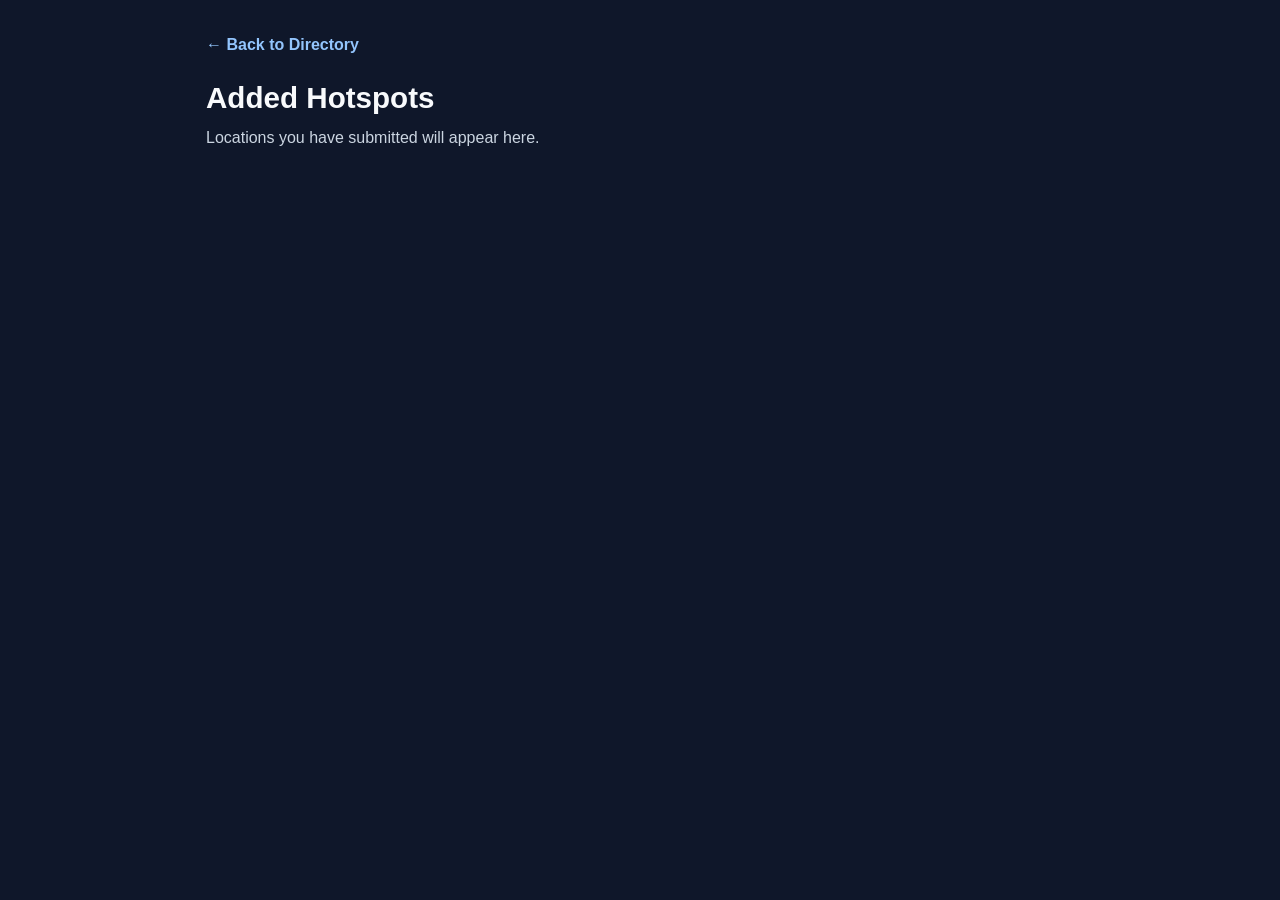
==== hotspot.html @ c74e5026 "Added hotspot page" ====
<!DOCTYPE html>
<html lang="en">
<head>
    <meta charset="UTF-8">
    <meta name="viewport" content="width=device-width, initial-scale=1.0">
    <title>Added Hotspots - South Korea Hotspots</title>
    <link rel="stylesheet" href="style.css">
</head>
<body>

    <header>
        <nav style="margin-bottom: 1rem;">
            <a href="index.html" style="color: var(--badge-text); text-decoration: none; font-weight: 600;">&larr; Back to Directory</a>
        </nav>
        <h1>Added Hotspots</h1>
        <p>Locations you have submitted will appear here.</p>
    </header>

    <main id="hotspotList" class="hotspot-grid">
        <!-- Added items will be rendered here later -->
    </main>

</body>
</html>
---- style.css ----
:root {
    --bg-primary: #0f172a;
    --bg-surface: #1e293b;
    --bg-input: #0f172a;
    --border-color: #334155;
    --text-primary: #f8fafc;
    --text-secondary: #cbd5e1;
    --text-muted: #94a3b8;
    --accent: #3b82f6;
    --accent-hover: #2563eb;
    --badge-bg: rgba(59, 130, 246, 0.15);
    --badge-text: #93c5fd;
}

* {
    box-sizing: border-box;
    margin: 0;
    padding: 0;
}

body {
    font-family: -apple-system, BlinkMacSystemFont, "Segoe UI", Roboto, Helvetica, Arial, sans-serif;
    line-height: 1.6;
    color: var(--text-secondary);
    background-color: var(--bg-primary);
    max-width: 900px;
    margin: 0 auto;
    padding: 2rem 1rem;
}

header {
    margin-bottom: 1.5rem;
}

h1 {
    font-size: 1.85rem;
    color: var(--text-primary);
    margin-bottom: 0.25rem;
}

h2 {
    font-size: 1.35rem;
    margin-bottom: 1rem;
    color: var(--text-primary);
}

/* Filter Bar */
.controls {
    display: flex;
    flex-wrap: wrap;
    gap: 1rem;
    background: var(--bg-surface);
    padding: 1rem;
    border: 1px solid var(--border-color);
    border-radius: 8px;
    margin-bottom: 1rem;
}

.control-group {
    display: flex;
    flex-direction: column;
    flex: 1;
    min-width: 180px;
}

label {
    font-size: 0.85rem;
    font-weight: 600;
    margin-bottom: 0.3rem;
    color: var(--text-secondary);
}

select,
input[type="text"] {
    padding: 0.5rem 0.75rem;
    border: 1px solid var(--border-color);
    border-radius: 6px;
    font-size: 0.95rem;
    background-color: var(--bg-input);
    color: var(--text-primary);
}

select:focus,
input[type="text"]:focus {
    outline: none;
    border-color: var(--accent);
}

.result-count {
    font-size: 0.9rem;
    color: var(--text-muted);
    margin-bottom: 1rem;
}

/* Hotspot Cards Grid */
.hotspot-grid {
    display: grid;
    grid-template-columns: repeat(auto-fill, minmax(260px, 1fr));
    gap: 1rem;
    margin-bottom: 2.5rem;
}

.card {
    background: var(--bg-surface);
    border: 1px solid var(--border-color);
    border-radius: 8px;
    padding: 1.25rem;
    display: flex;
    flex-direction: column;
    gap: 0.5rem;
}

.card-header {
    display: flex;
    justify-content: space-between;
    align-items: flex-start;
    gap: 0.5rem;
}

.card h3 {
    font-size: 1.1rem;
    color: var(--text-primary);
}

.badge {
    font-size: 0.75rem;
    font-weight: 600;
    padding: 0.2rem 0.55rem;
    border-radius: 999px;
    background-color: var(--badge-bg);
    color: var(--badge-text);
    white-space: nowrap;
}

.city-label {
    font-size: 0.85rem;
    font-weight: 500;
    color: var(--text-muted);
}

.card p {
    font-size: 0.92rem;
    color: var(--text-secondary);
}

/* Add Hotspot Form */
.form-section {
    background: var(--bg-surface);
    border: 1px solid var(--border-color);
    border-radius: 8px;
    padding: 1.5rem;
}

.form-grid {
    display: grid;
    grid-template-columns: repeat(auto-fit, minmax(200px, 1fr));
    gap: 1rem;
    margin-bottom: 1rem;
}

button[type="submit"] {
    background-color: var(--accent);
    color: #ffffff;
    font-weight: 600;
    border: none;
    border-radius: 6px;
    padding: 0.6rem 1.25rem;
    font-size: 0.95rem;
    cursor: pointer;
}

button[type="submit"]:hover {
    background-color: var(--accent-hover);
}
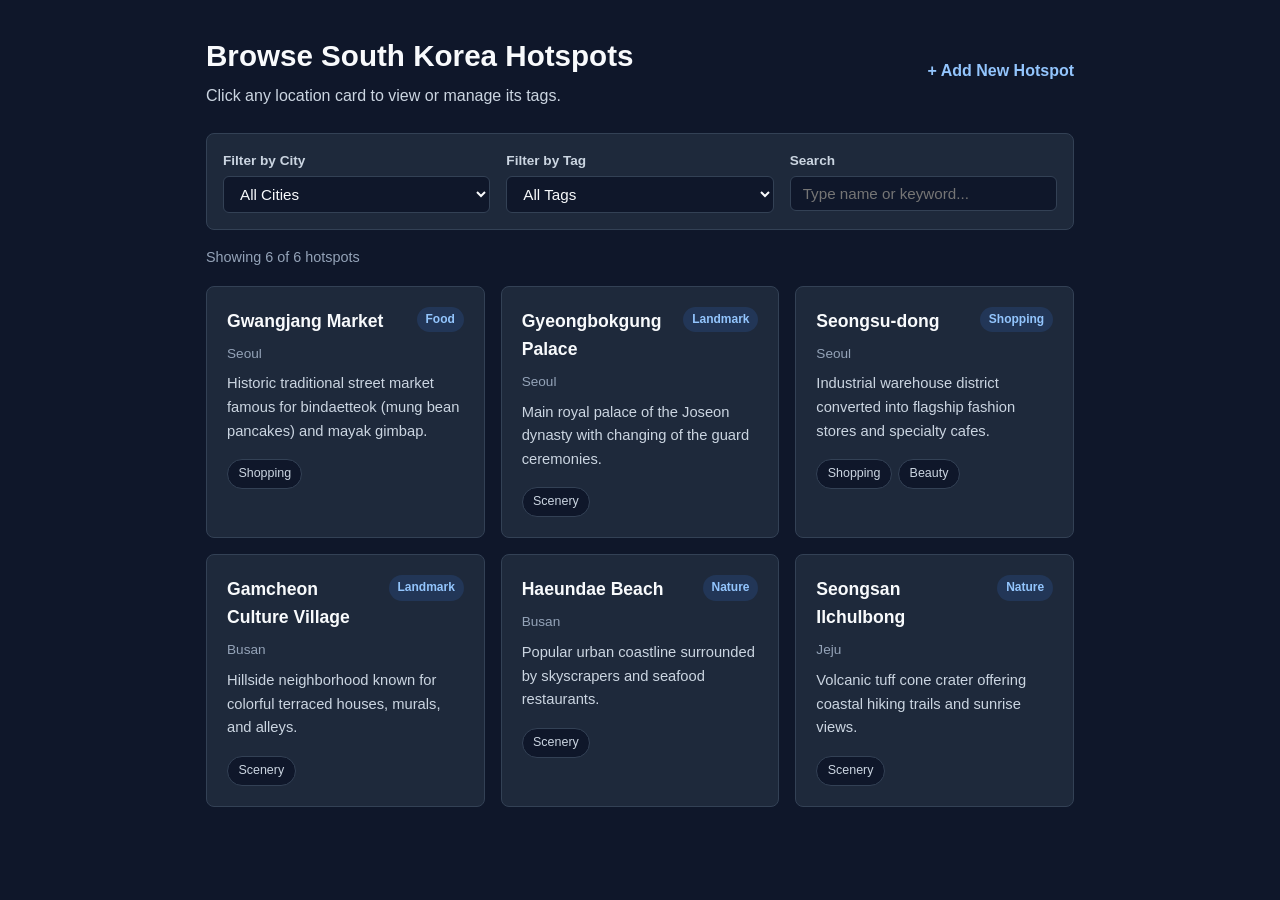
==== commit 61f26166: "Card overlay" ====
--- a/hotspot.html
+++ b/hotspot.html
@@ -3,22 +3,333 @@
 <head>
     <meta charset="UTF-8">
     <meta name="viewport" content="width=device-width, initial-scale=1.0">
-    <title>Added Hotspots - South Korea Hotspots</title>
+    <title>Browse Hotspots - South Korea Hotspots</title>
     <link rel="stylesheet" href="style.css">
 </head>
 <body>
 
     <header>
-        <nav style="margin-bottom: 1rem;">
-            <a href="index.html" style="color: var(--badge-text); text-decoration: none; font-weight: 600;">&larr; Back to Directory</a>
-        </nav>
-        <h1>Added Hotspots</h1>
-        <p>Locations you have submitted will appear here.</p>
+        <div style="display: flex; justify-content: space-between; align-items: center; flex-wrap: wrap; gap: 1rem;">
+            <div>
+                <h1>Browse South Korea Hotspots</h1>
+                <p>Click any location card to view or manage its tags.</p>
+            </div>
+            <nav>
+                <a href="index.html" style="color: var(--badge-text); text-decoration: none; font-weight: 600;">+ Add New Hotspot</a>
+            </nav>
+        </div>
     </header>
 
-    <main id="hotspotList" class="hotspot-grid">
-        <!-- Added items will be rendered here later -->
-    </main>
-
+    <!-- Controls -->
+    <section class="controls">
+        <div class="control-group">
+            <label for="cityFilter">Filter by City</label>
+            <select id="cityFilter">
+                <option value="All">All Cities</option>
+                <option value="Seoul">Seoul</option>
+                <option value="Busan">Busan</option>
+                <option value="Jeju">Jeju</option>
+            </select>
+        </div>
+
+        <div class="control-group">
+            <label for="tagFilter">Filter by Tag</label>
+            <select id="tagFilter">
+                <option value="All">All Tags</option>
+            </select>
+        </div>
+
+        <div class="control-group">
+            <label for="searchInput">Search</label>
+            <input type="text" id="searchInput" placeholder="Type name or keyword...">
+        </div>
+    </section>
+
+    <!-- Results Summary -->
+    <p id="resultCount" class="result-count"></p>
+
+    <!-- Hotspot List Output -->
+    <main id="hotspotList" class="hotspot-grid"></main>
+
+    <!-- Tag Management Modal Overlay -->
+    <div id="tagModal" class="modal-overlay" role="dialog" aria-modal="true">
+        <div class="modal-content">
+            <button id="closeModalBtn" class="modal-close" aria-label="Close modal">Close &times;</button>
+            <div class="modal-body" style="padding-top: 2.5rem;">
+                <div class="card-header">
+                    <h3 id="modalTitle"></h3>
+                    <span id="modalCategory" class="badge"></span>
+                </div>
+                <div id="modalCity" class="city-label"></div>
+                <p id="modalDescription"></p>
+
+                <hr style="border: 0; border-top: 1px solid var(--border-color); margin: 0.75rem 0;">
+
+                <h4 style="color: var(--badge-text); font-size: 0.95rem;">Manage Tags for This Location</h4>
+                <div id="modalTagSelector" class="tag-list"></div>
+
+                <div class="custom-tag-row">
+                    <input type="text" id="modalNewTagInput" placeholder="Add a new tag...">
+                    <button type="button" id="modalAddTagBtn" class="btn-secondary">+ Add Tag</button>
+                </div>
+            </div>
+        </div>
+    </div>
+
+    <script>
+        const HOTSPOTS_KEY = "korea_hotspots_custom";
+        const TAGS_KEY = "korea_hotspots_tags";
+        const OVERRIDES_KEY = "korea_hotspots_tag_overrides";
+        const DEFAULT_TAGS = ["Scenery", "Shopping", "Beauty"];
+
+        const defaultHotspots = [
+            {
+                id: 1,
+                name: "Gwangjang Market",
+                city: "Seoul",
+                category: "Food",
+                description: "Historic traditional street market famous for bindaetteok (mung bean pancakes) and mayak gimbap.",
+                tags: ["Shopping"]
+            },
+            {
+                id: 2,
+                name: "Gyeongbokgung Palace",
+                city: "Seoul",
+                category: "Landmark",
+                description: "Main royal palace of the Joseon dynasty with changing of the guard ceremonies.",
+                tags: ["Scenery"]
+            },
+            {
+                id: 3,
+                name: "Seongsu-dong",
+                city: "Seoul",
+                category: "Shopping",
+                description: "Industrial warehouse district converted into flagship fashion stores and specialty cafes.",
+                tags: ["Shopping", "Beauty"]
+            },
+            {
+                id: 4,
+                name: "Gamcheon Culture Village",
+                city: "Busan",
+                category: "Landmark",
+                description: "Hillside neighborhood known for colorful terraced houses, murals, and alleys.",
+                tags: ["Scenery"]
+            },
+            {
+                id: 5,
+                name: "Haeundae Beach",
+                city: "Busan",
+                category: "Nature",
+                description: "Popular urban coastline surrounded by skyscrapers and seafood restaurants.",
+                tags: ["Scenery"]
+            },
+            {
+                id: 6,
+                name: "Seongsan Ilchulbong",
+                city: "Jeju",
+                category: "Nature",
+                description: "Volcanic tuff cone crater offering coastal hiking trails and sunrise views.",
+                tags: ["Scenery"]
+            }
+        ];
+
+        let availableTags = JSON.parse(localStorage.getItem(TAGS_KEY)) || [...DEFAULT_TAGS];
+        let savedHotspots = JSON.parse(localStorage.getItem(HOTSPOTS_KEY)) || [];
+        let tagOverrides = JSON.parse(localStorage.getItem(OVERRIDES_KEY)) || {};
+
+        // Apply any saved tag edits to default hotspots
+        defaultHotspots.forEach(spot => {
+            if (tagOverrides[spot.id]) {
+                spot.tags = tagOverrides[spot.id];
+            }
+        });
+
+        let hotspots = [...defaultHotspots, ...savedHotspots];
+        let activeSpot = null;
+
+        const cityFilter = document.getElementById("cityFilter");
+        const tagFilter = document.getElementById("tagFilter");
+        const searchInput = document.getElementById("searchInput");
+        const hotspotList = document.getElementById("hotspotList");
+        const resultCount = document.getElementById("resultCount");
+
+        // Modal Elements
+        const tagModal = document.getElementById("tagModal");
+        const closeModalBtn = document.getElementById("closeModalBtn");
+        const modalTitle = document.getElementById("modalTitle");
+        const modalCategory = document.getElementById("modalCategory");
+        const modalCity = document.getElementById("modalCity");
+        const modalDescription = document.getElementById("modalDescription");
+        const modalTagSelector = document.getElementById("modalTagSelector");
+        const modalNewTagInput = document.getElementById("modalNewTagInput");
+        const modalAddTagBtn = document.getElementById("modalAddTagBtn");
+
+        function populateTagFilter() {
+            const currentSelection = tagFilter.value;
+            tagFilter.innerHTML = '<option value="All">All Tags</option>';
+            availableTags.forEach(tag => {
+                const option = document.createElement("option");
+                option.value = tag;
+                option.textContent = tag;
+                tagFilter.appendChild(option);
+            });
+            if (availableTags.includes(currentSelection)) {
+                tagFilter.value = currentSelection;
+            }
+        }
+
+        function saveSpotTags(spot) {
+            const isDefault = defaultHotspots.some(d => d.id === spot.id);
+            if (isDefault) {
+                tagOverrides[spot.id] = spot.tags;
+                localStorage.setItem(OVERRIDES_KEY, JSON.stringify(tagOverrides));
+            } else {
+                const idx = savedHotspots.findIndex(s => s.id === spot.id);
+                if (idx !== -1) {
+                    savedHotspots[idx].tags = spot.tags;
+                    localStorage.setItem(HOTSPOTS_KEY, JSON.stringify(savedHotspots));
+                }
+            }
+        }
+
+        function renderModalTags() {
+            if (!activeSpot) return;
+            modalTagSelector.innerHTML = "";
+
+            availableTags.forEach(tag => {
+                const isSelected = activeSpot.tags && activeSpot.tags.includes(tag);
+                const pill = document.createElement("span");
+                pill.className = "tag-pill selectable" + (isSelected ? " selected" : "");
+                pill.textContent = isSelected ? `✓ ${tag}` : tag;
+
+                pill.addEventListener("click", () => {
+                    if (!activeSpot.tags) activeSpot.tags = [];
+                    if (isSelected) {
+                        activeSpot.tags = activeSpot.tags.filter(t => t !== tag);
+                    } else {
+                        activeSpot.tags.push(tag);
+                    }
+                    saveSpotTags(activeSpot);
+                    renderModalTags();
+                    renderHotspots();
+                });
+
+                modalTagSelector.appendChild(pill);
+            });
+        }
+
+        function openModal(spot) {
+            activeSpot = spot;
+            modalTitle.textContent = spot.name;
+            modalCategory.textContent = spot.category;
+            modalCity.textContent = spot.city;
+            modalDescription.textContent = spot.description;
+            renderModalTags();
+            tagModal.classList.add("active");
+        }
+
+        function closeModal() {
+            tagModal.classList.remove("active");
+            activeSpot = null;
+        }
+
+        function handleModalNewTag() {
+            if (!activeSpot) return;
+            const raw = modalNewTagInput.value.trim();
+            if (!raw) return;
+
+            const formatted = raw.charAt(0).toUpperCase() + raw.slice(1);
+            let tagToUse = availableTags.find(t => t.toLowerCase() === formatted.toLowerCase());
+
+            if (!tagToUse) {
+                tagToUse = formatted;
+                availableTags.push(tagToUse);
+                localStorage.setItem(TAGS_KEY, JSON.stringify(availableTags));
+                populateTagFilter();
+            }
+
+            if (!activeSpot.tags) activeSpot.tags = [];
+            if (!activeSpot.tags.includes(tagToUse)) {
+                activeSpot.tags.push(tagToUse);
+                saveSpotTags(activeSpot);
+            }
+
+            modalNewTagInput.value = "";
+            renderModalTags();
+            renderHotspots();
+        }
+
+        function renderHotspots() {
+            const selectedCity = cityFilter.value;
+            const selectedTag = tagFilter.value;
+            const query = searchInput.value.trim().toLowerCase();
+
+            const filtered = hotspots.filter(spot => {
+                const spotTags = spot.tags || [];
+                const matchesCity = selectedCity === "All" || spot.city === selectedCity;
+                const matchesTag = selectedTag === "All" || spotTags.includes(selectedTag);
+                const matchesQuery = spot.name.toLowerCase().includes(query) ||
+                                     spot.description.toLowerCase().includes(query) ||
+                                     spotTags.some(t => t.toLowerCase().includes(query));
+                return matchesCity && matchesTag && matchesQuery;
+            });
+
+            resultCount.textContent = `Showing ${filtered.length} of ${hotspots.length} hotspots`;
+            hotspotList.innerHTML = "";
+
+            if (filtered.length === 0) {
+                hotspotList.innerHTML = "<p>No hotspots match your filters.</p>";
+                return;
+            }
+
+            filtered.forEach(spot => {
+                const item = document.createElement("article");
+                item.className = "card";
+
+                const tagsHtml = (spot.tags && spot.tags.length > 0)
+                    ? `<div class="tag-list">${spot.tags.map(t => `<span class="tag-pill">${t}</span>`).join("")}</div>`
+                    : "";
+
+                item.innerHTML = `
+                    <div class="card-header">
+                        <h3>${spot.name}</h3>
+                        <span class="badge">${spot.category}</span>
+                    </div>
+                    <div class="city-label">${spot.city}</div>
+                    <p>${spot.description}</p>
+                    ${tagsHtml}
+                `;
+
+                item.addEventListener("click", () => openModal(spot));
+                hotspotList.appendChild(item);
+            });
+        }
+
+        // Event Listeners
+        cityFilter.addEventListener("change", renderHotspots);
+        tagFilter.addEventListener("change", renderHotspots);
+        searchInput.addEventListener("input", renderHotspots);
+
+        modalAddTagBtn.addEventListener("click", handleModalNewTag);
+        modalNewTagInput.addEventListener("keydown", (event) => {
+            if (event.key === "Enter") {
+                event.preventDefault();
+                handleModalNewTag();
+            }
+        });
+
+        closeModalBtn.addEventListener("click", closeModal);
+        tagModal.addEventListener("click", (event) => {
+            if (event.target === tagModal) closeModal();
+        });
+        document.addEventListener("keydown", (event) => {
+            if (event.key === "Escape" && tagModal.classList.contains("active")) {
+                closeModal();
+            }
+        });
+
+        populateTagFilter();
+        renderHotspots();
+    </script>
 </body>
 </html>
--- a/style.css
+++ b/style.css
@@ -108,6 +108,13 @@
     display: flex;
     flex-direction: column;
     gap: 0.5rem;
+    cursor: pointer;
+    transition: transform 0.15s ease, border-color 0.15s ease;
+}
+
+.card:hover {
+    transform: translateY(-2px);
+    border-color: var(--accent);
 }
 
 .card-header {
@@ -171,4 +178,116 @@
 
 button[type="submit"]:hover {
     background-color: var(--accent-hover);
+}
+
+/* Modal Overlay */
+.modal-overlay {
+    display: none;
+    position: fixed;
+    inset: 0;
+    background-color: rgba(2, 6, 23, 0.85);
+    backdrop-filter: blur(4px);
+    z-index: 1000;
+    justify-content: center;
+    align-items: center;
+    padding: 1rem;
+}
+
+.modal-overlay.active {
+    display: flex;
+}
+
+.modal-content {
+    background-color: var(--bg-surface);
+    border: 1px solid var(--border-color);
+    border-radius: 10px;
+    max-width: 600px;
+    width: 100%;
+    overflow: hidden;
+    position: relative;
+}
+
+.modal-close {
+    position: absolute;
+    top: 0.75rem;
+    right: 0.75rem;
+    background-color: rgba(15, 23, 42, 0.85);
+    color: var(--text-primary);
+    border: 1px solid var(--border-color);
+    border-radius: 6px;
+    padding: 0.3rem 0.65rem;
+    font-size: 0.9rem;
+    font-weight: 600;
+    cursor: pointer;
+}
+
+.modal-close:hover {
+    border-color: var(--accent);
+}
+
+.modal-body {
+    padding: 1.25rem;
+    display: flex;
+    flex-direction: column;
+    gap: 0.5rem;
+}
+
+/* Tag Pills & Interactive Tag Picker */
+.tag-list {
+    display: flex;
+    flex-wrap: wrap;
+    gap: 0.4rem;
+    margin-top: 0.5rem;
+}
+
+.tag-pill {
+    font-size: 0.78rem;
+    font-weight: 500;
+    padding: 0.25rem 0.65rem;
+    border-radius: 999px;
+    border: 1px solid var(--border-color);
+    background-color: var(--bg-primary);
+    color: var(--text-secondary);
+    display: inline-flex;
+    align-items: center;
+    gap: 0.35rem;
+}
+
+.tag-pill.selectable {
+    cursor: pointer;
+    user-select: none;
+    transition: all 0.15s ease;
+}
+
+.tag-pill.selectable:hover {
+    border-color: var(--accent);
+}
+
+.tag-pill.selected {
+    background-color: var(--badge-bg);
+    border-color: var(--accent);
+    color: var(--badge-text);
+    font-weight: 600;
+}
+
+.custom-tag-row {
+    display: flex;
+    gap: 0.5rem;
+    margin-top: 0.6rem;
+}
+
+.btn-secondary {
+    background-color: var(--bg-primary);
+    color: var(--text-primary);
+    border: 1px solid var(--border-color);
+    border-radius: 6px;
+    padding: 0.5rem 1rem;
+    font-size: 0.9rem;
+    font-weight: 600;
+    cursor: pointer;
+    white-space: nowrap;
+}
+
+.btn-secondary:hover {
+    border-color: var(--accent);
 }
